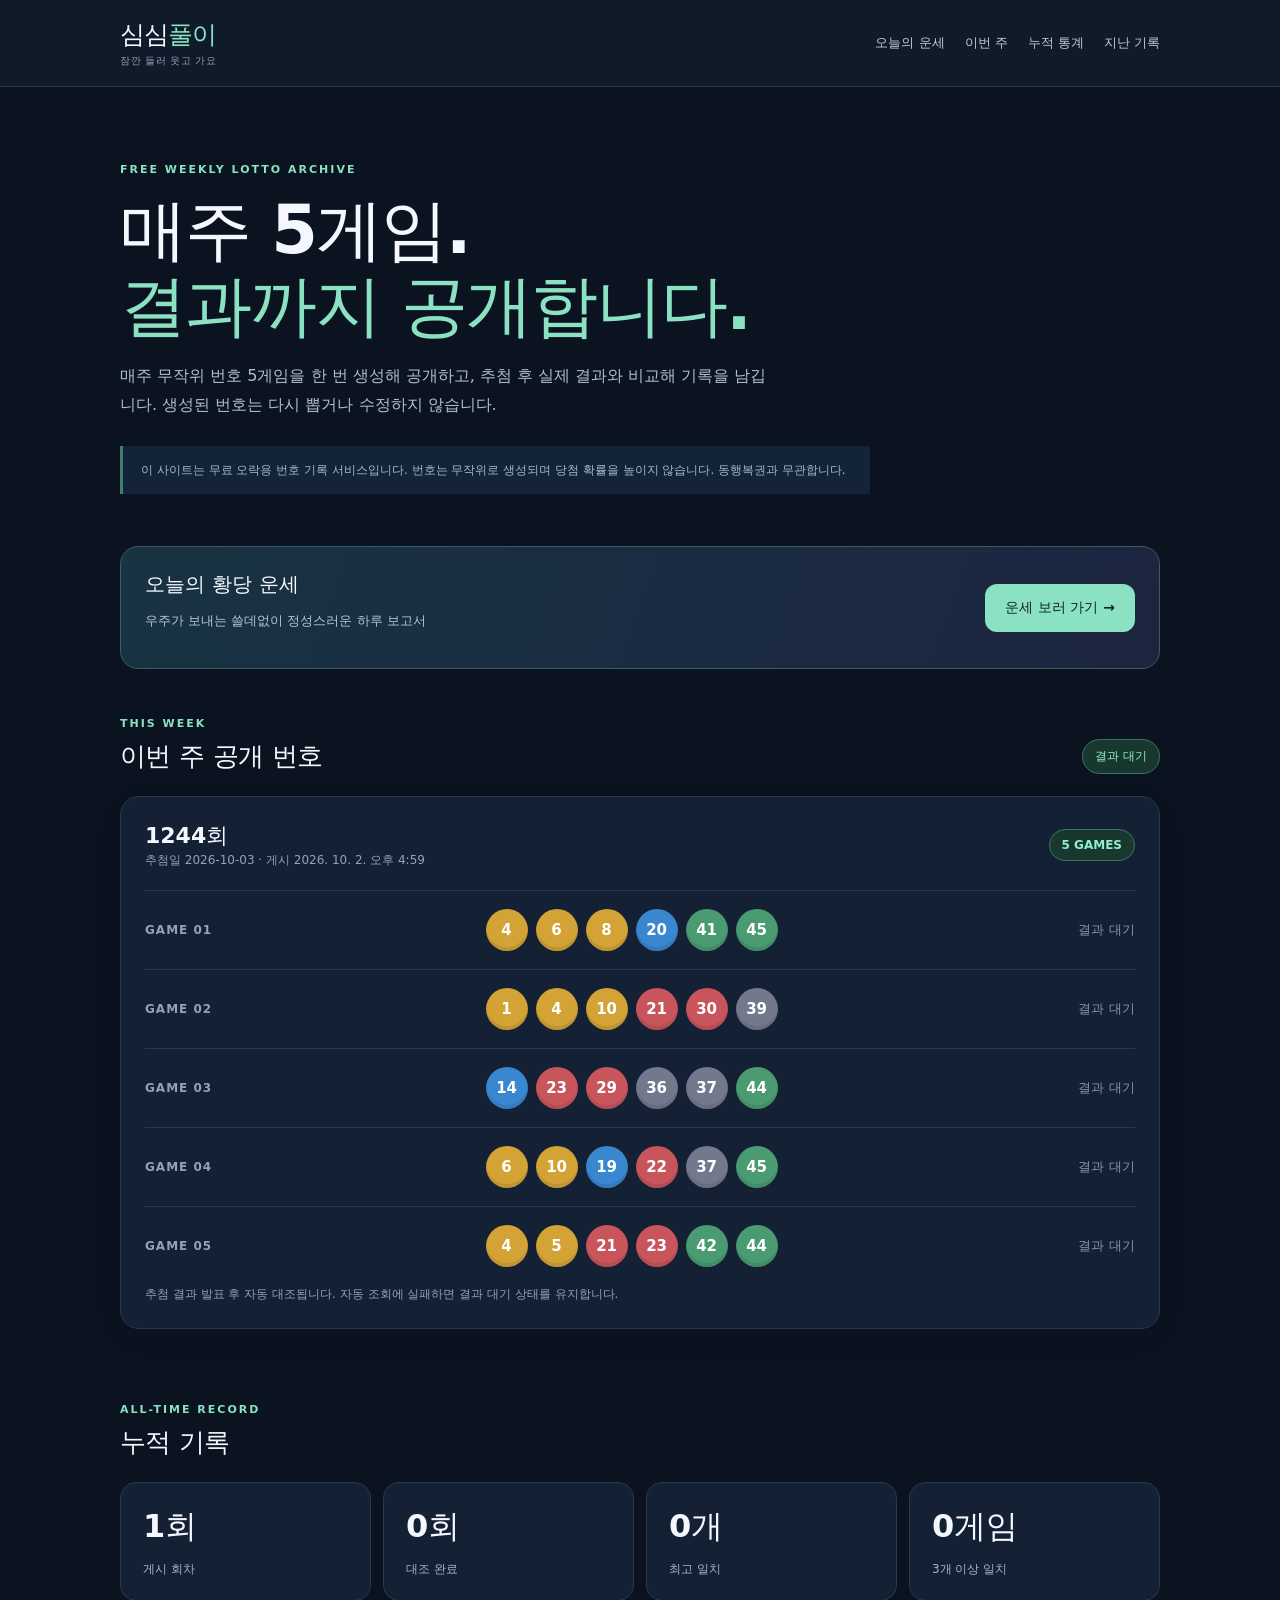
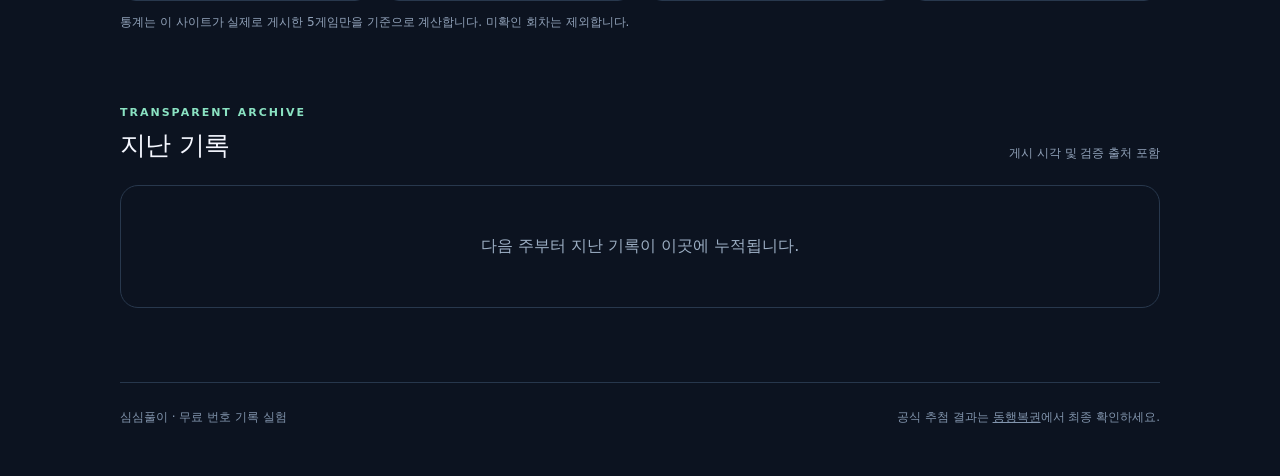
==== index.html @ 0726fd10 "Add files via upload" ====
<!doctype html><html lang="ko"><head><meta charset="utf-8"><meta name="viewport" content="width=device-width,initial-scale=1"><meta name="theme-color" content="#101829"><meta name="description" content="매주 일요일 무료 랜덤 로또 번호 5게임을 공개하고 토요일 공식 추첨 결과와 자동 비교합니다. 지난 기록과 누적 성적을 투명하게 보관합니다."><title>주간 로또 | 심심풀이</title><link rel="stylesheet" href="style.css"></head><body><header><div class="wrap top"><a class="logo" href="./">심심<span>풀이</span><small>잠깐 들러 웃고 가요</small></a><nav><a href="fortune.html">오늘의 운세</a><a href="#this-week">이번 주</a><a href="#stats">누적 통계</a><a href="#history">지난 기록</a></nav></div></header><main class="wrap"><section class="hero"><div class="eyebrow">FREE WEEKLY LOTTO ARCHIVE</div><h1>매주 5게임.<br><em>결과까지 공개합니다.</em></h1><p>매주 무작위 번호 5게임을 한 번 생성해 공개하고, 추첨 후 실제 결과와 비교해 기록을 남깁니다. 생성된 번호는 다시 뽑거나 수정하지 않습니다.</p><div class="notice">이 사이트는 무료 오락용 번호 기록 서비스입니다. 번호는 무작위로 생성되며 당첨 확률을 높이지 않습니다. 동행복권과 무관합니다.</div></section><section class="feature-strip"><div><strong>오늘의 황당 운세</strong><p>우주가 보내는 쓸데없이 정성스러운 하루 보고서</p></div><a class="primary-btn" href="fortune.html">운세 보러 가기 →</a></section><section id="this-week"><div class="section-head"><div><div class="eyebrow">THIS WEEK</div><h2>이번 주 공개 번호</h2></div><span class="pill" id="week-status">불러오는 중</span></div><div id="current" aria-live="polite"><div class="skeleton">기록을 불러오는 중입니다…</div></div></section><section id="stats"><div class="section-head"><div><div class="eyebrow">ALL-TIME RECORD</div><h2>누적 기록</h2></div></div><div class="stat-grid" id="stat-grid"></div><p class="muted">통계는 이 사이트가 실제로 게시한 5게임만을 기준으로 계산합니다. 미확인 회차는 제외합니다.</p></section><section id="history"><div class="section-head"><div><div class="eyebrow">TRANSPARENT ARCHIVE</div><h2>지난 기록</h2></div><span class="muted">게시 시각 및 검증 출처 포함</span></div><div id="history-list"></div></section></main><footer class="wrap"><div>심심풀이 · 무료 번호 기록 실험</div><div>공식 추첨 결과는 <a href="https://www.dhlottery.co.kr/" target="_blank" rel="noopener">동행복권</a>에서 최종 확인하세요.</div></footer><script src="app.js" defer></script></body></html>
---- style.css ----
:root{font-family:Pretendard,'Apple SD Gothic Neo','Malgun Gothic',system-ui,sans-serif;color:#f5f7ff;background:#0c1320;font-synthesis:none}*{box-sizing:border-box}html{scroll-behavior:smooth}body{margin:0}a{color:inherit;text-decoration:none}.wrap{width:min(1040px,calc(100% - 36px));margin:auto}header{border-bottom:1px solid #25344a;background:#101b2a;position:sticky;top:0;z-index:2}.top{display:flex;align-items:center;justify-content:space-between;padding:18px 0;gap:12px}.logo{font-size:25px;font-weight:900;letter-spacing:-1px}.logo span{color:#8ae2c2}.logo small{display:block;color:#91a1b8;font-size:10px;letter-spacing:.6px;font-weight:500;margin-top:3px}nav{display:flex;gap:20px;font-size:13px;color:#bdcadc}nav a:hover{color:#8ae2c2}.hero{padding:76px 0 52px;max-width:750px}.eyebrow{color:#8ae2c2;font-weight:800;letter-spacing:2px;font-size:11px}h1{font-size:clamp(39px,6vw,67px);line-height:1.14;letter-spacing:-2px;margin:16px 0}h1 em{font-style:normal;color:#8ae2c2}.hero>p{color:#afbed0;font-size:16px;line-height:1.85;max-width:650px}.notice{color:#a6b6c9;border-left:3px solid #3e806e;background:#142438;padding:14px 18px;font-size:12px;line-height:1.7;margin-top:26px}section:not(.hero){margin:30px 0 74px}.section-head{display:flex;align-items:end;justify-content:space-between;gap:12px;margin-bottom:22px}h2{font-size:26px;margin:9px 0 0;letter-spacing:-.7px}.pill{border:1px solid #367765;border-radius:30px;background:#18372f;color:#91efcb;padding:8px 12px;font-size:12px;font-weight:700}.round-head{display:flex;justify-content:space-between;gap:8px;align-items:center;margin-bottom:20px}.round-head h3{font-size:22px;margin:0}.muted{color:#91a2b9;font-size:12px;line-height:1.6}.card{border:1px solid #28384d;border-radius:19px;background:#142033;padding:24px;margin-bottom:12px;box-shadow:0 8px 32px #00000012}.game{display:flex;align-items:center;justify-content:space-between;gap:14px;padding:18px 0;border-top:1px solid #27374c}.game:first-of-type{border-top:0}.game-label{font-size:12px;color:#91a2b9;font-weight:800;letter-spacing:1px;min-width:65px}.balls{display:flex;gap:8px;flex-wrap:wrap}.ball{width:42px;height:42px;border-radius:50%;display:inline-flex;align-items:center;justify-content:center;font-weight:800;color:#fff;font-size:15px;box-shadow:inset 0 -4px 0 #00000018}.b1{background:#d4a335}.b2{background:#3987cf}.b3{background:#c9555c}.b4{background:#73798d}.b5{background:#4a9b72}.game-right{min-width:84px;text-align:right;font-size:13px;font-weight:700}.waiting{color:#8295ad}.hit{color:#8ae2c2}.winning{background:#1b2d41;border-radius:14px;padding:16px;margin:18px 0}.winning .balls{margin-top:12px}.stat-grid{display:grid;grid-template-columns:repeat(4,1fr);gap:12px}.stat{border:1px solid #28384d;background:#142033;padding:22px;border-radius:16px}.stat b{display:block;font-size:32px;margin-bottom:9px}.stat span{font-size:12px;color:#a5b6cb}.archive{border:1px solid #28384d;background:#142033;border-radius:15px;margin:10px 0;overflow:hidden}.archive summary{padding:18px;cursor:pointer;display:flex;justify-content:space-between;gap:12px;align-items:center}.archive summary::marker{color:#8ae2c2}.archive-body{border-top:1px solid #28384d;padding:8px 18px 18px}.archive .ball{width:29px;height:29px;font-size:11px}.archive .game{padding:11px 0}.archive .game-label{min-width:50px}.archive .game-right{font-size:11px}.skeleton{border:1px solid #28384d;border-radius:18px;padding:50px;text-align:center;color:#9caec3}footer{border-top:1px solid #27374c;padding:26px 0 50px;display:flex;justify-content:space-between;gap:15px;color:#8295ad;font-size:12px}footer a{text-decoration:underline}@media(max-width:680px){nav{gap:10px;font-size:11px}.wrap{width:calc(100% - 28px)}.hero{padding:46px 0 26px}.hero>p{font-size:14px}.card{padding:16px}.ball{width:35px;height:35px;font-size:13px}.balls{gap:5px}.game{align-items:flex-start;flex-wrap:wrap}.game-label{width:100%}.game-right{min-width:auto;margin-left:auto}.stat-grid{grid-template-columns:repeat(2,1fr)}.stat{padding:17px}.stat b{font-size:26px}footer{display:block;line-height:2}}

/* Fortune and home navigation */
.feature-strip{display:flex;align-items:center;justify-content:space-between;gap:20px;border:1px solid #395b68;background:linear-gradient(110deg,#183342,#1c2540);border-radius:18px;padding:24px!important;margin:0 0 48px!important}.feature-strip strong{font-size:20px}.feature-strip p{font-size:13px;color:#b3c5d6;line-height:1.5}.primary-btn,.secondary-btn{display:inline-block;border:0;border-radius:12px;padding:15px 20px;font:inherit;font-size:14px;font-weight:800;cursor:pointer;text-align:center}.primary-btn{background:#8ae2c2;color:#102329}.primary-btn:hover{background:#b6ffe2}.secondary-btn{background:#273e53;color:#fff;margin-top:24px}.fortune-hero{max-width:820px}.fortune-date{font-size:13px;color:#b7c6d8;margin:24px 0 15px}.fortune-result{max-width:850px}.fortune-lead{font-size:clamp(21px,3vw,30px);line-height:1.55;margin:6px 0 25px}.fortune-grid{display:grid;grid-template-columns:repeat(2,minmax(0,1fr));gap:12px}.fortune-tile{background:#1b2c42;border:1px solid #30445a;border-radius:14px;padding:19px}.fortune-tile span{font-size:12px;color:#8ae2c2;font-weight:800}.fortune-tile p{font-size:15px;line-height:1.7;margin:12px 0 0}.fortune-tile strong{display:block;font-size:19px;margin-top:12px}[hidden]{display:none!important}@media(max-width:680px){.feature-strip{flex-direction:column;align-items:stretch}.fortune-grid{grid-template-columns:1fr}.primary-btn{width:100%}}
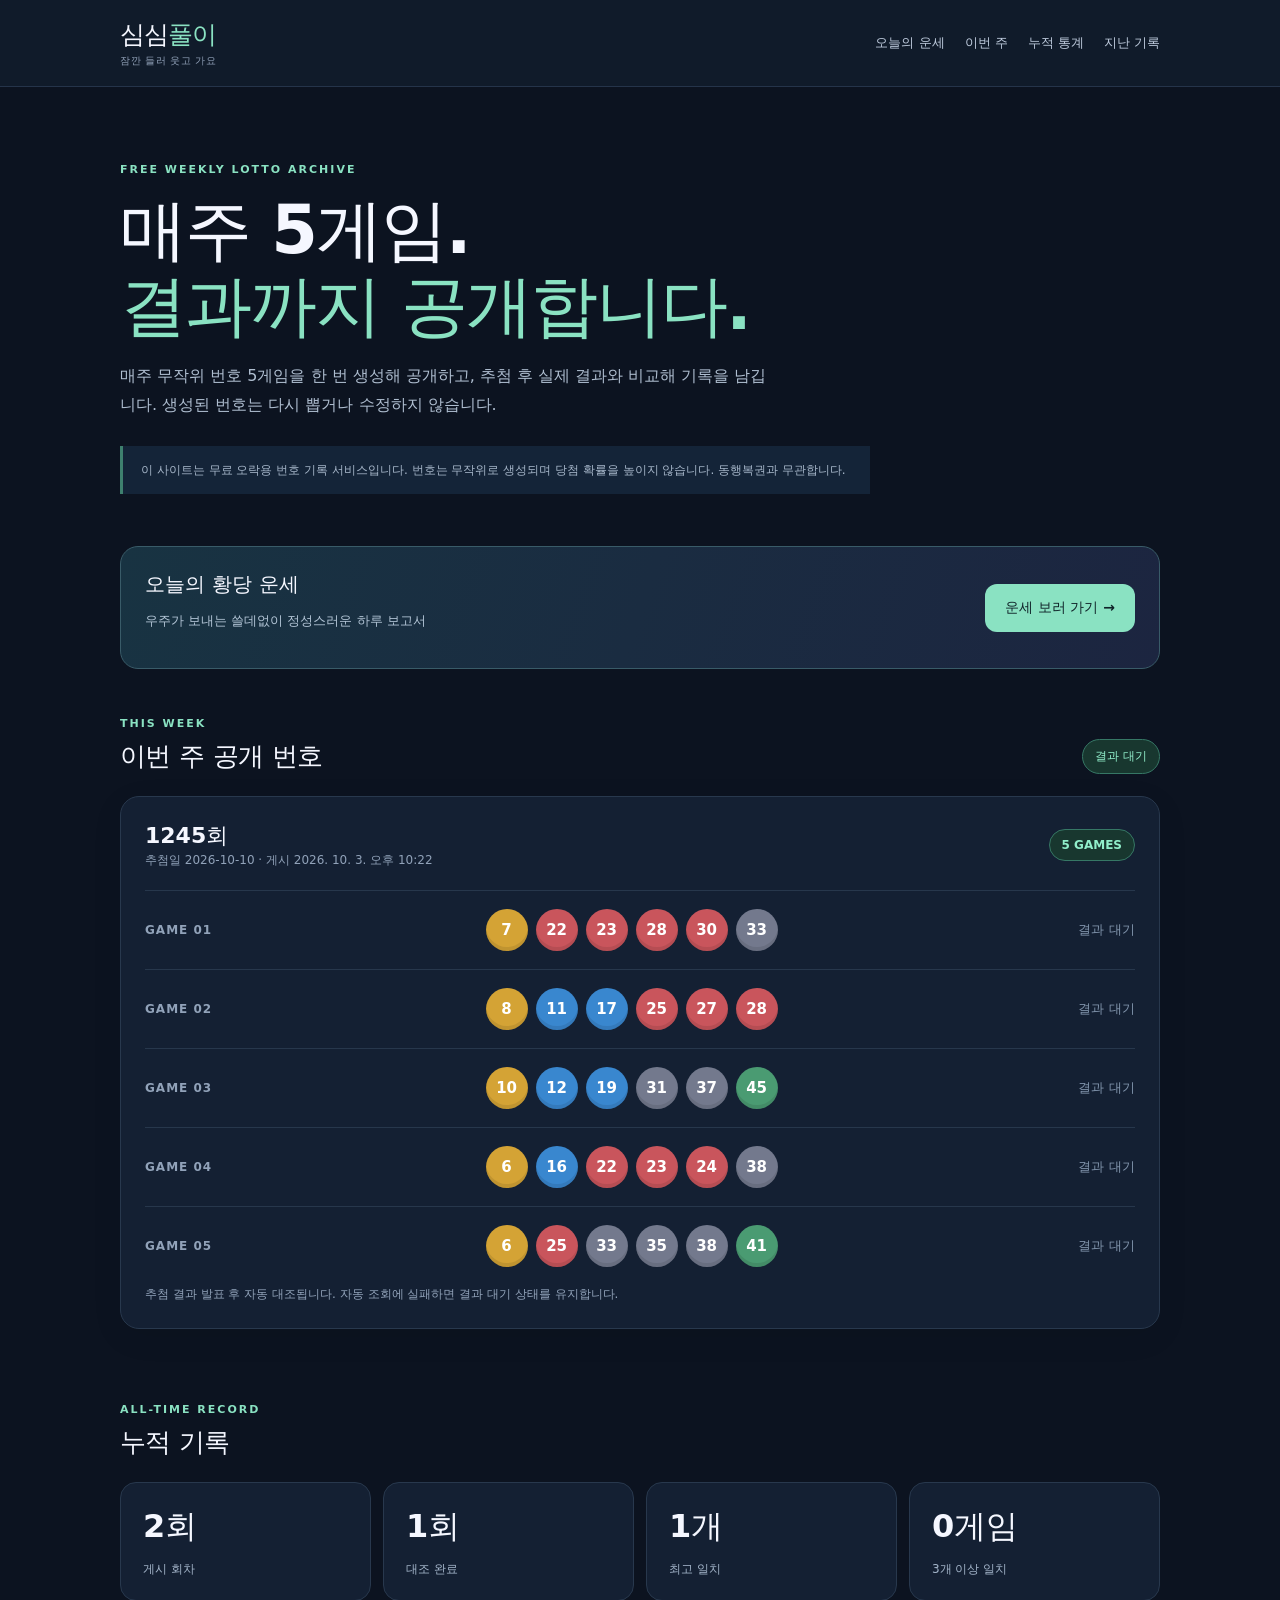
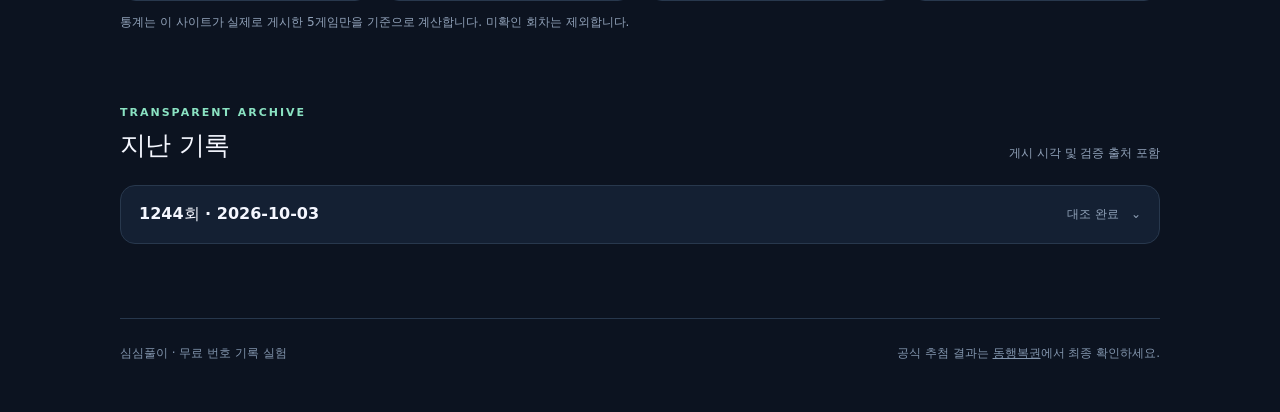
==== commit 7528a691: "Force loading latest lotto app script after weekly update" ====
--- a/index.html
+++ b/index.html
@@ -1 +1 @@
-<!doctype html><html lang="ko"><head><meta charset="utf-8"><meta name="viewport" content="width=device-width,initial-scale=1"><meta name="theme-color" content="#101829"><meta name="description" content="매주 일요일 무료 랜덤 로또 번호 5게임을 공개하고 토요일 공식 추첨 결과와 자동 비교합니다. 지난 기록과 누적 성적을 투명하게 보관합니다."><title>주간 로또 | 심심풀이</title><link rel="stylesheet" href="style.css"></head><body><header><div class="wrap top"><a class="logo" href="./">심심<span>풀이</span><small>잠깐 들러 웃고 가요</small></a><nav><a href="fortune.html">오늘의 운세</a><a href="#this-week">이번 주</a><a href="#stats">누적 통계</a><a href="#history">지난 기록</a></nav></div></header><main class="wrap"><section class="hero"><div class="eyebrow">FREE WEEKLY LOTTO ARCHIVE</div><h1>매주 5게임.<br><em>결과까지 공개합니다.</em></h1><p>매주 무작위 번호 5게임을 한 번 생성해 공개하고, 추첨 후 실제 결과와 비교해 기록을 남깁니다. 생성된 번호는 다시 뽑거나 수정하지 않습니다.</p><div class="notice">이 사이트는 무료 오락용 번호 기록 서비스입니다. 번호는 무작위로 생성되며 당첨 확률을 높이지 않습니다. 동행복권과 무관합니다.</div></section><section class="feature-strip"><div><strong>오늘의 황당 운세</strong><p>우주가 보내는 쓸데없이 정성스러운 하루 보고서</p></div><a class="primary-btn" href="fortune.html">운세 보러 가기 →</a></section><section id="this-week"><div class="section-head"><div><div class="eyebrow">THIS WEEK</div><h2>이번 주 공개 번호</h2></div><span class="pill" id="week-status">불러오는 중</span></div><div id="current" aria-live="polite"><div class="skeleton">기록을 불러오는 중입니다…</div></div></section><section id="stats"><div class="section-head"><div><div class="eyebrow">ALL-TIME RECORD</div><h2>누적 기록</h2></div></div><div class="stat-grid" id="stat-grid"></div><p class="muted">통계는 이 사이트가 실제로 게시한 5게임만을 기준으로 계산합니다. 미확인 회차는 제외합니다.</p></section><section id="history"><div class="section-head"><div><div class="eyebrow">TRANSPARENT ARCHIVE</div><h2>지난 기록</h2></div><span class="muted">게시 시각 및 검증 출처 포함</span></div><div id="history-list"></div></section></main><footer class="wrap"><div>심심풀이 · 무료 번호 기록 실험</div><div>공식 추첨 결과는 <a href="https://www.dhlottery.co.kr/" target="_blank" rel="noopener">동행복권</a>에서 최종 확인하세요.</div></footer><script src="app.js" defer></script></body></html>
+<!doctype html><html lang="ko"><head><meta charset="utf-8"><meta name="viewport" content="width=device-width,initial-scale=1"><meta name="theme-color" content="#101829"><meta name="description" content="매주 일요일 무료 랜덤 로또 번호 5게임을 공개하고 토요일 공식 추첨 결과와 자동 비교합니다. 지난 기록과 누적 성적을 투명하게 보관합니다."><title>주간 로또 | 심심풀이</title><link rel="stylesheet" href="style.css"></head><body><header><div class="wrap top"><a class="logo" href="./">심심<span>풀이</span><small>잠깐 들러 웃고 가요</small></a><nav><a href="fortune.html">오늘의 운세</a><a href="#this-week">이번 주</a><a href="#stats">누적 통계</a><a href="#history">지난 기록</a></nav></div></header><main class="wrap"><section class="hero"><div class="eyebrow">FREE WEEKLY LOTTO ARCHIVE</div><h1>매주 5게임.<br><em>결과까지 공개합니다.</em></h1><p>매주 무작위 번호 5게임을 한 번 생성해 공개하고, 추첨 후 실제 결과와 비교해 기록을 남깁니다. 생성된 번호는 다시 뽑거나 수정하지 않습니다.</p><div class="notice">이 사이트는 무료 오락용 번호 기록 서비스입니다. 번호는 무작위로 생성되며 당첨 확률을 높이지 않습니다. 동행복권과 무관합니다.</div></section><section class="feature-strip"><div><strong>오늘의 황당 운세</strong><p>우주가 보내는 쓸데없이 정성스러운 하루 보고서</p></div><a class="primary-btn" href="fortune.html">운세 보러 가기 →</a></section><section id="this-week"><div class="section-head"><div><div class="eyebrow">THIS WEEK</div><h2>이번 주 공개 번호</h2></div><span class="pill" id="week-status">불러오는 중</span></div><div id="current" aria-live="polite"><div class="skeleton">기록을 불러오는 중입니다…</div></div></section><section id="stats"><div class="section-head"><div><div class="eyebrow">ALL-TIME RECORD</div><h2>누적 기록</h2></div></div><div class="stat-grid" id="stat-grid"></div><p class="muted">통계는 이 사이트가 실제로 게시한 5게임만을 기준으로 계산합니다. 미확인 회차는 제외합니다.</p></section><section id="history"><div class="section-head"><div><div class="eyebrow">TRANSPARENT ARCHIVE</div><h2>지난 기록</h2></div><span class="muted">게시 시각 및 검증 출처 포함</span></div><div id="history-list"></div></section></main><footer class="wrap"><div>심심풀이 · 무료 번호 기록 실험</div><div>공식 추첨 결과는 <a href="https://www.dhlottery.co.kr/" target="_blank" rel="noopener">동행복권</a>에서 최종 확인하세요.</div></footer><script src="app.js?v=20261004-1" defer></script></body></html>
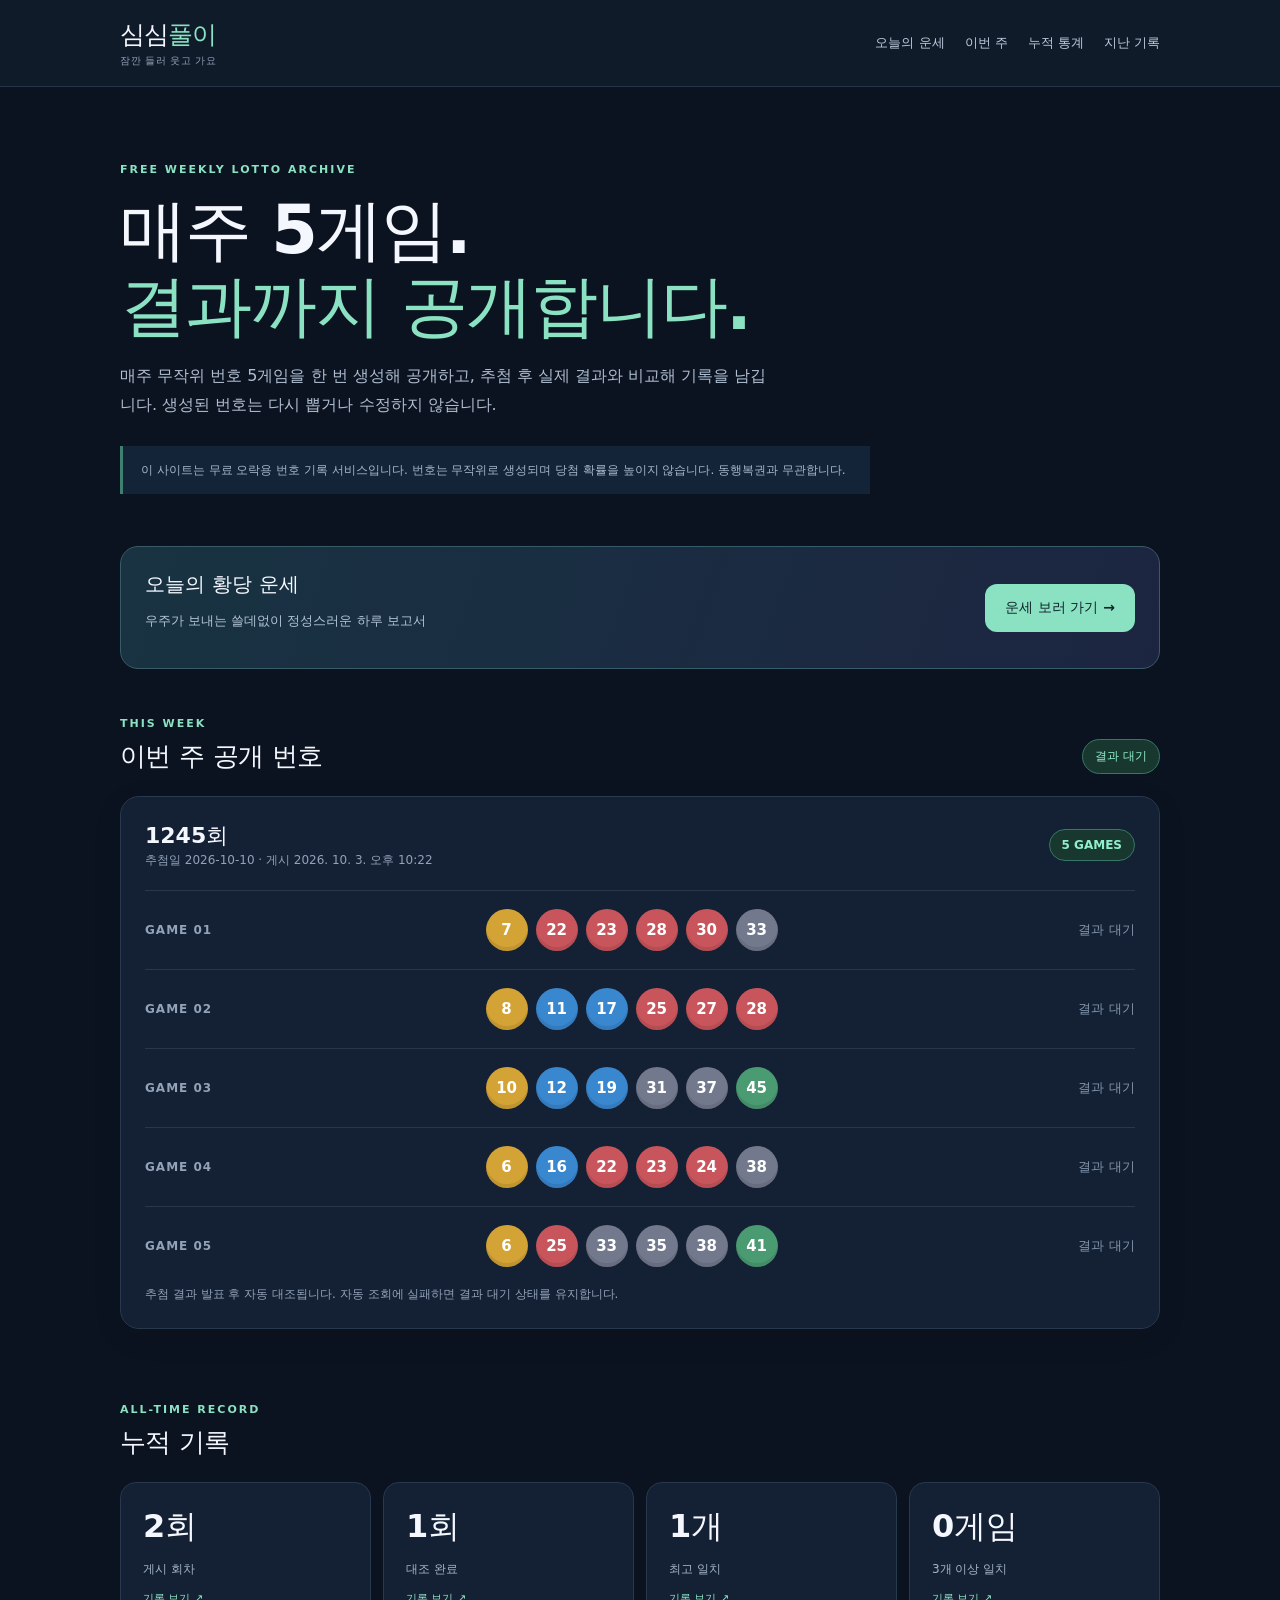
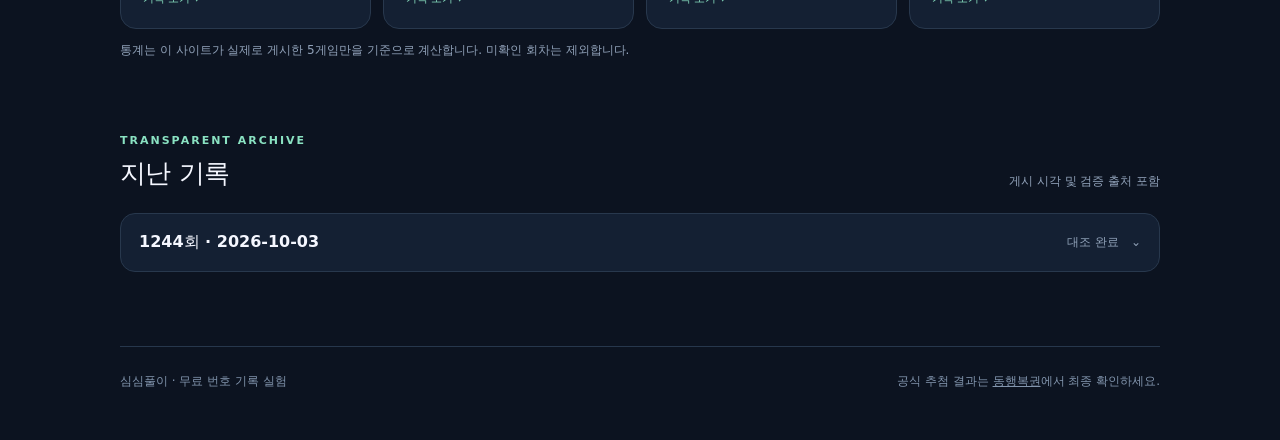
==== commit 80ddfa94: "Add archive filter controls and refresh assets" ====
--- a/index.html
+++ b/index.html
@@ -1 +1 @@
-<!doctype html><html lang="ko"><head><meta charset="utf-8"><meta name="viewport" content="width=device-width,initial-scale=1"><meta name="theme-color" content="#101829"><meta name="description" content="매주 일요일 무료 랜덤 로또 번호 5게임을 공개하고 토요일 공식 추첨 결과와 자동 비교합니다. 지난 기록과 누적 성적을 투명하게 보관합니다."><title>주간 로또 | 심심풀이</title><link rel="stylesheet" href="style.css"></head><body><header><div class="wrap top"><a class="logo" href="./">심심<span>풀이</span><small>잠깐 들러 웃고 가요</small></a><nav><a href="fortune.html">오늘의 운세</a><a href="#this-week">이번 주</a><a href="#stats">누적 통계</a><a href="#history">지난 기록</a></nav></div></header><main class="wrap"><section class="hero"><div class="eyebrow">FREE WEEKLY LOTTO ARCHIVE</div><h1>매주 5게임.<br><em>결과까지 공개합니다.</em></h1><p>매주 무작위 번호 5게임을 한 번 생성해 공개하고, 추첨 후 실제 결과와 비교해 기록을 남깁니다. 생성된 번호는 다시 뽑거나 수정하지 않습니다.</p><div class="notice">이 사이트는 무료 오락용 번호 기록 서비스입니다. 번호는 무작위로 생성되며 당첨 확률을 높이지 않습니다. 동행복권과 무관합니다.</div></section><section class="feature-strip"><div><strong>오늘의 황당 운세</strong><p>우주가 보내는 쓸데없이 정성스러운 하루 보고서</p></div><a class="primary-btn" href="fortune.html">운세 보러 가기 →</a></section><section id="this-week"><div class="section-head"><div><div class="eyebrow">THIS WEEK</div><h2>이번 주 공개 번호</h2></div><span class="pill" id="week-status">불러오는 중</span></div><div id="current" aria-live="polite"><div class="skeleton">기록을 불러오는 중입니다…</div></div></section><section id="stats"><div class="section-head"><div><div class="eyebrow">ALL-TIME RECORD</div><h2>누적 기록</h2></div></div><div class="stat-grid" id="stat-grid"></div><p class="muted">통계는 이 사이트가 실제로 게시한 5게임만을 기준으로 계산합니다. 미확인 회차는 제외합니다.</p></section><section id="history"><div class="section-head"><div><div class="eyebrow">TRANSPARENT ARCHIVE</div><h2>지난 기록</h2></div><span class="muted">게시 시각 및 검증 출처 포함</span></div><div id="history-list"></div></section></main><footer class="wrap"><div>심심풀이 · 무료 번호 기록 실험</div><div>공식 추첨 결과는 <a href="https://www.dhlottery.co.kr/" target="_blank" rel="noopener">동행복권</a>에서 최종 확인하세요.</div></footer><script src="app.js?v=20261004-1" defer></script></body></html>
+<!doctype html><html lang="ko"><head><meta charset="utf-8"><meta name="viewport" content="width=device-width,initial-scale=1"><meta name="theme-color" content="#101829"><meta name="description" content="매주 일요일 무료 랜덤 로또 번호 5게임을 공개하고 토요일 공식 추첨 결과와 자동 비교합니다. 지난 기록과 누적 성적을 투명하게 보관합니다."><title>주간 로또 | 심심풀이</title><link rel="stylesheet" href="style.css?v=20261004-4"></head><body><header><div class="wrap top"><a class="logo" href="./">심심<span>풀이</span><small>잠깐 들러 웃고 가요</small></a><nav><a href="fortune.html">오늘의 운세</a><a href="#this-week">이번 주</a><a href="#stats">누적 통계</a><a href="#history">지난 기록</a></nav></div></header><main class="wrap"><section class="hero"><div class="eyebrow">FREE WEEKLY LOTTO ARCHIVE</div><h1>매주 5게임.<br><em>결과까지 공개합니다.</em></h1><p>매주 무작위 번호 5게임을 한 번 생성해 공개하고, 추첨 후 실제 결과와 비교해 기록을 남깁니다. 생성된 번호는 다시 뽑거나 수정하지 않습니다.</p><div class="notice">이 사이트는 무료 오락용 번호 기록 서비스입니다. 번호는 무작위로 생성되며 당첨 확률을 높이지 않습니다. 동행복권과 무관합니다.</div></section><section class="feature-strip"><div><strong>오늘의 황당 운세</strong><p>우주가 보내는 쓸데없이 정성스러운 하루 보고서</p></div><a class="primary-btn" href="fortune.html">운세 보러 가기 →</a></section><section id="this-week"><div class="section-head"><div><div class="eyebrow">THIS WEEK</div><h2>이번 주 공개 번호</h2></div><span class="pill" id="week-status">불러오는 중</span></div><div id="current" aria-live="polite"><div class="skeleton">기록을 불러오는 중입니다…</div></div></section><section id="stats"><div class="section-head"><div><div class="eyebrow">ALL-TIME RECORD</div><h2>누적 기록</h2></div></div><div class="stat-grid" id="stat-grid"></div><p class="muted">통계는 이 사이트가 실제로 게시한 5게임만을 기준으로 계산합니다. 미확인 회차는 제외합니다.</p></section><section id="history"><div class="section-head"><div><div class="eyebrow">TRANSPARENT ARCHIVE</div><h2>지난 기록</h2></div><div class="history-controls"><span class="muted" id="history-filter">게시 시각 및 검증 출처 포함</span><button type="button" class="history-clear" id="history-clear" hidden>전체 기록</button></div></div><div id="history-list"></div></section></main><footer class="wrap"><div>심심풀이 · 무료 번호 기록 실험</div><div>공식 추첨 결과는 <a href="https://www.dhlottery.co.kr/" target="_blank" rel="noopener">동행복권</a>에서 최종 확인하세요.</div></footer><script src="app.js?v=20261004-4" defer></script></body></html>
--- a/style.css
+++ b/style.css
@@ -2,3 +2,15 @@
 
 /* Fortune and home navigation */
 .feature-strip{display:flex;align-items:center;justify-content:space-between;gap:20px;border:1px solid #395b68;background:linear-gradient(110deg,#183342,#1c2540);border-radius:18px;padding:24px!important;margin:0 0 48px!important}.feature-strip strong{font-size:20px}.feature-strip p{font-size:13px;color:#b3c5d6;line-height:1.5}.primary-btn,.secondary-btn{display:inline-block;border:0;border-radius:12px;padding:15px 20px;font:inherit;font-size:14px;font-weight:800;cursor:pointer;text-align:center}.primary-btn{background:#8ae2c2;color:#102329}.primary-btn:hover{background:#b6ffe2}.secondary-btn{background:#273e53;color:#fff;margin-top:24px}.fortune-hero{max-width:820px}.fortune-date{font-size:13px;color:#b7c6d8;margin:24px 0 15px}.fortune-result{max-width:850px}.fortune-lead{font-size:clamp(21px,3vw,30px);line-height:1.55;margin:6px 0 25px}.fortune-grid{display:grid;grid-template-columns:repeat(2,minmax(0,1fr));gap:12px}.fortune-tile{background:#1b2c42;border:1px solid #30445a;border-radius:14px;padding:19px}.fortune-tile span{font-size:12px;color:#8ae2c2;font-weight:800}.fortune-tile p{font-size:15px;line-height:1.7;margin:12px 0 0}.fortune-tile strong{display:block;font-size:19px;margin-top:12px}[hidden]{display:none!important}@media(max-width:680px){.feature-strip{flex-direction:column;align-items:stretch}.fortune-grid{grid-template-columns:1fr}.primary-btn{width:100%}}
+
+/* Clear result comparison: status is not conveyed by color alone. */
+.game .ball.matched-ball{position:relative;background:#116b50!important;color:#fff!important;border:3px solid #73f8b6;box-shadow:0 0 0 2px #073c30,0 0 14px #43ff9a66;font-weight:900;opacity:1;transform:scale(1.08)}
+.game .ball.matched-ball::after{content:'✓';position:absolute;right:-8px;top:-10px;display:grid;place-items:center;width:17px;height:17px;border-radius:50%;background:#a0ffd0;color:#063b2a;font-size:12px;box-shadow:0 1px 4px #0008}
+.game .ball.bonus-ball{position:relative;background:#6c4b08!important;border:3px double #ffe183;color:#fff!important;box-shadow:0 0 0 2px #a8751c,0 0 12px #eac25755;opacity:1}
+.game .ball.bonus-ball::after{content:'B';position:absolute;right:-8px;top:-10px;display:grid;place-items:center;width:16px;height:16px;border-radius:50%;background:#ffe183;color:#453006;font-size:10px;font-weight:900}
+.game .ball.unmatched-ball{background:#354054!important;color:#aeb9c9!important;border:1px solid #586377;box-shadow:none;opacity:.55}
+.archive .game .ball.matched-ball,.archive .game .ball.bonus-ball{transform:none}
+.archive .game .ball.matched-ball::after,.archive .game .ball.bonus-ball::after{width:14px;height:14px;font-size:9px;right:-7px;top:-8px}
+
+/* Interactive cumulative records */
+.stat-button{font:inherit;color:inherit;text-align:left;cursor:pointer;width:100%;transition:border-color .18s,transform .18s}.stat-button small{display:block;margin-top:13px;font-size:11px;color:#8ae2c2}.stat-button:hover,.stat-button:focus-visible{border-color:#8ae2c2;transform:translateY(-2px);outline:none}.stat-button.selected{border:2px solid #8ae2c2;background:#1c3541}.history-controls{display:flex;align-items:center;gap:10px}.history-clear{font:inherit;color:#8ae2c2;background:#18372f;border:1px solid #367765;border-radius:9px;padding:7px 10px;cursor:pointer;font-size:12px}#history{scroll-margin-top:110px}@media(max-width:680px){.stat-button small{font-size:10px}.history-controls{flex-wrap:wrap;justify-content:flex-end}}
